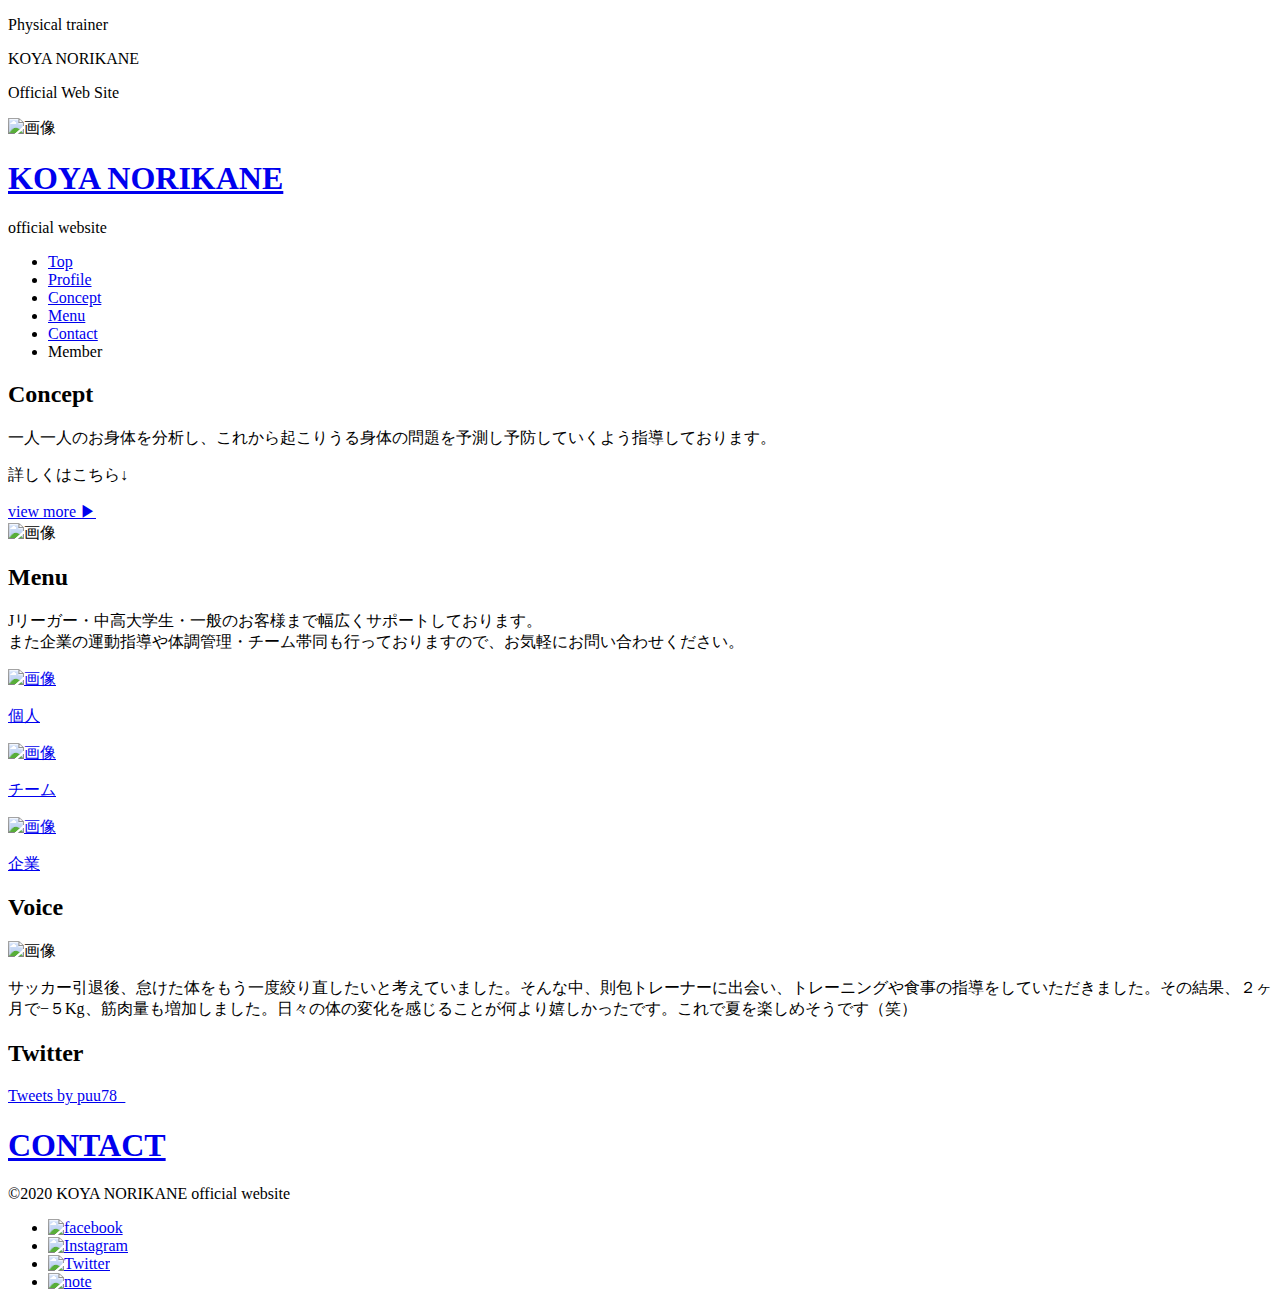
==== index.html @ ad4a5dcf "Create index.html" ====
<!DOCTYPE html>
<html lang="ja">
<head>
    <meta charset="UTF-8">
    <meta name="viewport" content="width=device-width, initial-scale=1.0">
    <title>KOYA NORIKANE</title>
    <link rel="stylesheet" href="css/top.css">
    <link rel="stylesheet" href="css/topHeader.css">
    <link rel="stylesheet" href="css/footer.css">
    <link rel="icon" href="img/N.png">
    <link href="https://fonts.googleapis.com/css2?family=Dosis:wght@400;700;800&family=Lato:wght@400;700&family=Noto+Sans+JP:wght@400;700&display=swap" rel="stylesheet">
    <script src="https://ajax.googleapis.com/ajax/libs/jquery/3.3.1/jquery.min.js"></script>
</head>

<body>
    <div class="top">
        <p class="physical fadeIn">Physical trainer</p>
        <p class="name fadeIn">KOYA NORIKANE</p>
        <p class="ows fadeIn">Official Web Site</p>
        <img class="scroll" src="img/scroll_down.png" alt="画像">
    </div>

    <header>
        <div class="center">
            <div class="header-surr">
                <div class="header-pr">
                    <a href="top.html">
                        <h1>KOYA NORIKANE</h1>
                    </a>
                    <p>official website</p>
                </div>
                <div class="hamburger-side">
                    <nav class="global-nav">
                        <ul class="global-nav-list">
                        <li class="global-nav-item"><a href="top.html">Top</a></li>
                        <li class="global-nav-item"><a href="profile.html">Profile</a></li>
                        <li class="global-nav-item"><a href="concept.html">Concept</a></li>
                        <li class="global-nav-item"><a href="menu.html">Menu</a></li>
                        <li class="global-nav-item"><a href="contact.html">Contact</a></li>
                        <li class="global-nav-item"><a onclick="gate();">Member</a></li>
                        </ul>
                    </nav>
                    <div class="hamburger" id="js-hamburger">
                        <span class="hamburger-line hamburger-line1"></span>
                        <span class="hamburger-line hamburger-line2"></span>
                        <span class="hamburger-line hamburger-line3"></span>
                    </div>
                    <div class="black-bg" id="js-black-bg">
                    </div>
                </div>
            </div>
            <script src="header.js"></script>
        </div>
    </header>

    
    <main>
<!--                concept                     -->
        <section class="concept-pea">
            <div class="center">
                <h2>Concept</h2>
            </div>
            <div class="concept">
                <div class="concept-desc">
                    <p>
                        一人一人のお身体を分析し、これから起こりうる身体の問題を予測し予防していくよう指導しております。
                    </p>
                    <div class="concept-more">
                        <p>詳しくはこちら↓</p>
                        <a href="concept.html">view more ▶︎</a>
                    </div>
                </div>
                <div class="concept-img">
                    <img src="img/timeline_20200612_225856.jpg" alt="画像">
                </div>
            </div>
        </section>

        <div class="mobile-backimg"></div>
        

        <!--                menu                     -->
            <section class="menu-pea">
                <div class="center">
                    <h2>Menu</h2>
                </div>
                <div class="menu">
                    <div class="menu-intro">
                        <div class="menu-desc">
                            <p>
                                Jリーガー・中高大学生・一般のお客様まで幅広くサポートしております。<br>
                                また企業の運動指導や体調管理・チーム帯同も行っておりますので、お気軽にお問い合わせください。
                            </p>
                        </div>
                        <div class="menu-img">
                            <div class="menu-img-flex">
                                <div class="menu-img-invibi">
                                    <a href="menu.html#invibi">
                                        <div>
                                            <img class="imgimg" src="img/person-1205346_640.png" alt="画像">
                                        </div>
                                        <p>個人</p>
                                    </a>
                                </div>
                                <div  class="menu-img-team">
                                    <a href="menu.html#team">
                                        <div>
                                            <img class="imgimg" src="img/46328.png" alt="画像">
                                        </div>
                                        <p>チーム</p>
                                    </a>
                                </div>
                            </div>
                            <div>
                                <div class="menu-img-group">
                                    <a href="menu.html#group">
                                        <div>
                                            <img class="imgimg" src="img/bill.png" alt="画像">
                                        </div>
                                        <p>企業</p>
                                    </a>
                                </div>
                            </div>
                        </div>
                    </div>
                    <!-- <div class="menu-invibi">
                        <h3>個人のお客様</h3>
                        <p>
                            パフォーマンスを向上させたい、怪我を治したい、体重・体脂肪を落としたい、脱いだらすごいと言われたい、横川尚隆になりたい．．．
                            <br>
                            様々なご要望を承っております。
                        </p>
                        <h4>
                            トレーニング
                        </h4>
                        <ul>
                            <li>
                                月に数回マンツーマンのトレーニング
                            </li>
                            <li>
                                お客様のスケジュールに合わせてオンライン指導
                            </li>
                        </ul>
                        <h4>
                            栄養指導
                        </h4>
                        <ul>
                            <li>
                                目標に合わせた食事制限・指導を行います。
                            </li>
                        </ul>
                    </div>
                    <div class="menu-teamGroup">
                        <h3>チーム、企業のお客様</h3>
                        <p>
                            ※現在作成中
                        </p>
                    </div> -->
                </div>
            </section>


        <div class="mobile-backimg"></div>


<!--                        customer                        -->
        <section class="customer-pea">
            <div class="center">
                <h2>Voice</h2>
            </div>
            <div class="customer">
                    <div class="customerChild">
                        <img src="img/1timeline_20200622_094823.jpg" alt="画像">
                        <p>
                            サッカー引退後、怠けた体をもう一度絞り直したいと考えていました。そんな中、則包トレーナーに出会い、トレーニングや食事の指導をしていただきました。その結果、２ヶ月で−５Kg、筋肉量も増加しました。日々の体の変化を感じることが何より嬉しかったです。これで夏を楽しめそうです（笑）
                        </p>
                        <!-- <div class="customer-more">
                            <a href="#"><p>view more ▶︎</p></a>
                        </div> -->
                    </div>
                    <!-- <div class="customerChild">
                        <img src="img/1timeline_20200622_094842.jpg" alt="画像">
                        <p>
                            サッカー引退後、怠けた体をもう一度絞り直したいと考えていました。そんな中、則包トレーナーに出会い、トレーニングや食事の指導をしていただきました。その結果、２ヶ月で−５Kg、筋肉量も増加しました。これで夏を楽しめそうです（笑）
                        </p>
                        <div class="customer-more">
                            <a href="#"><p>view more ▶︎</p></a>
                        </div>
                    </div>
                    <div class="customerChild">
                        <img src="img/1timeline_20200622_094828.jpg" alt="画像">
                        <p>
                            サッカー引退後、怠けた体をもう一度絞り直したいと考えていました。そんな中、則包トレーナーに出会い、トレーニングや食事の指導をしていただきました。その結果、２ヶ月で−５Kg、筋肉量も増加しました。これで夏を楽しめそうです（笑）
                        </p>
                        <div class="customer-more">
                            <a href="#"><p>view more ▶︎</p></a>
                        </div>
                    </div> -->
                </div>
            </section>
            

        <div class="mobile-backimg"></div>



<!--                  twitter                        -->
    <section class="twitter-pea">
        <div class="twitter">
            <div class="twitter-desc">
                <div class="center">
                    <h2>Twitter</h2>
                </div>
            </div>
            <div>
                <a class="twitter-timeline" data-lang="ja" data-height="600" data-theme="light" href="https://twitter.com/puu78_?ref_src=twsrc%5Etfw">Tweets by puu78_</a> <script async src="https://platform.twitter.com/widgets.js" charset="utf-8"></script>
            </div>
        </div>
    </section>
    </main>




<!--                 footer                       -->
    <footer>
            <div class="footer">
                <div class="adress">
                    <a href="contact.html"><h1>CONTACT</h1></a>
                    <p>©︎2020 KOYA NORIKANE official website</p>
                </div>
                <div class="sns">
                    <ul>
                        <li><a href="https://www.facebook.com/koya.norikane"><img src="img/facebook_logo_official.png" alt="facebook"></a></li>
                        <li><a href="https://www.instagram.com/ko_ya78fb/"><img src="img/Instagram.png" alt="Instagram"></a></li>
                        <li><a href="https://twitter.com/puu78_"><img src="img/Twitter_Social_Icon_Circle_Color.png" alt="Twitter"></a></li>
                        <li><a href="https://note.com/ko_ya78note"><img src="img/logo_symbol.png" alt="note"></a></li>
                    </ul>
                </div>
            </div>
    </footer>
    <script src="top.js"></script>
    <script src="member.js"></script>
</body>
</html>
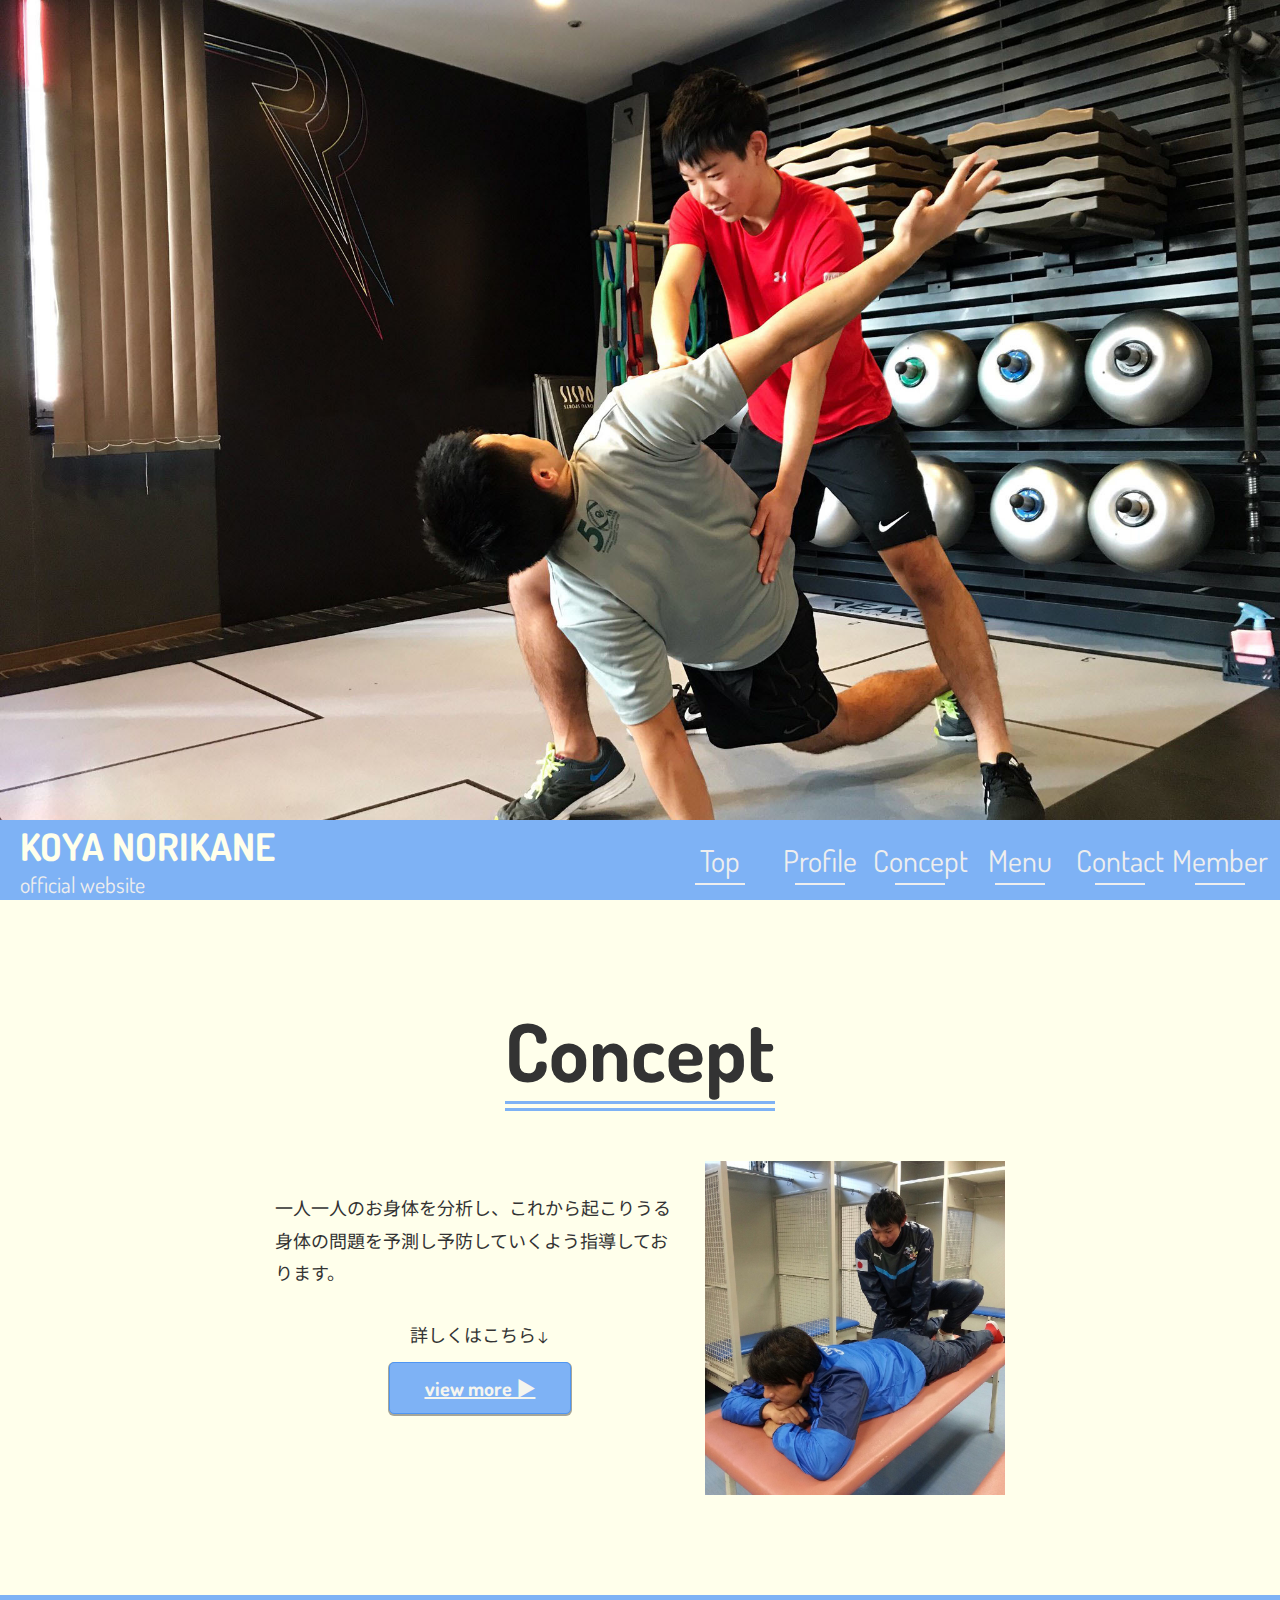
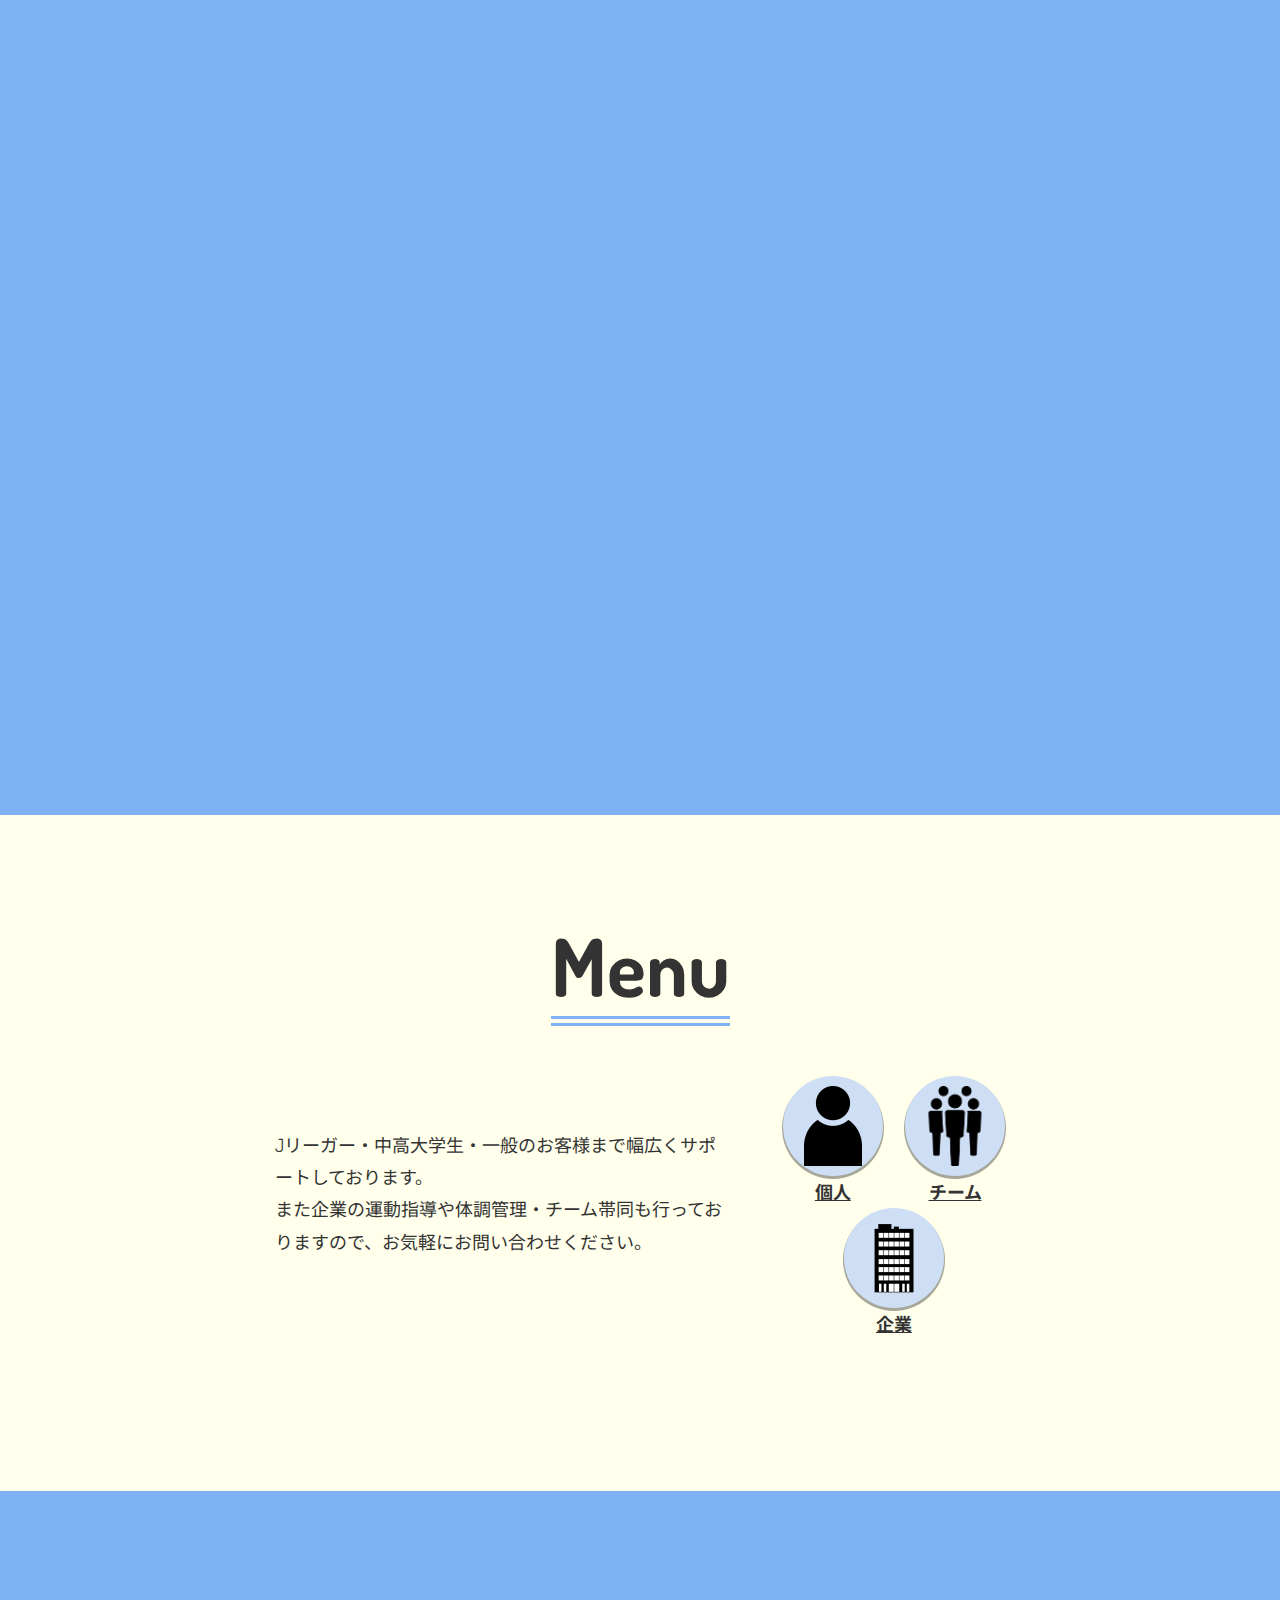
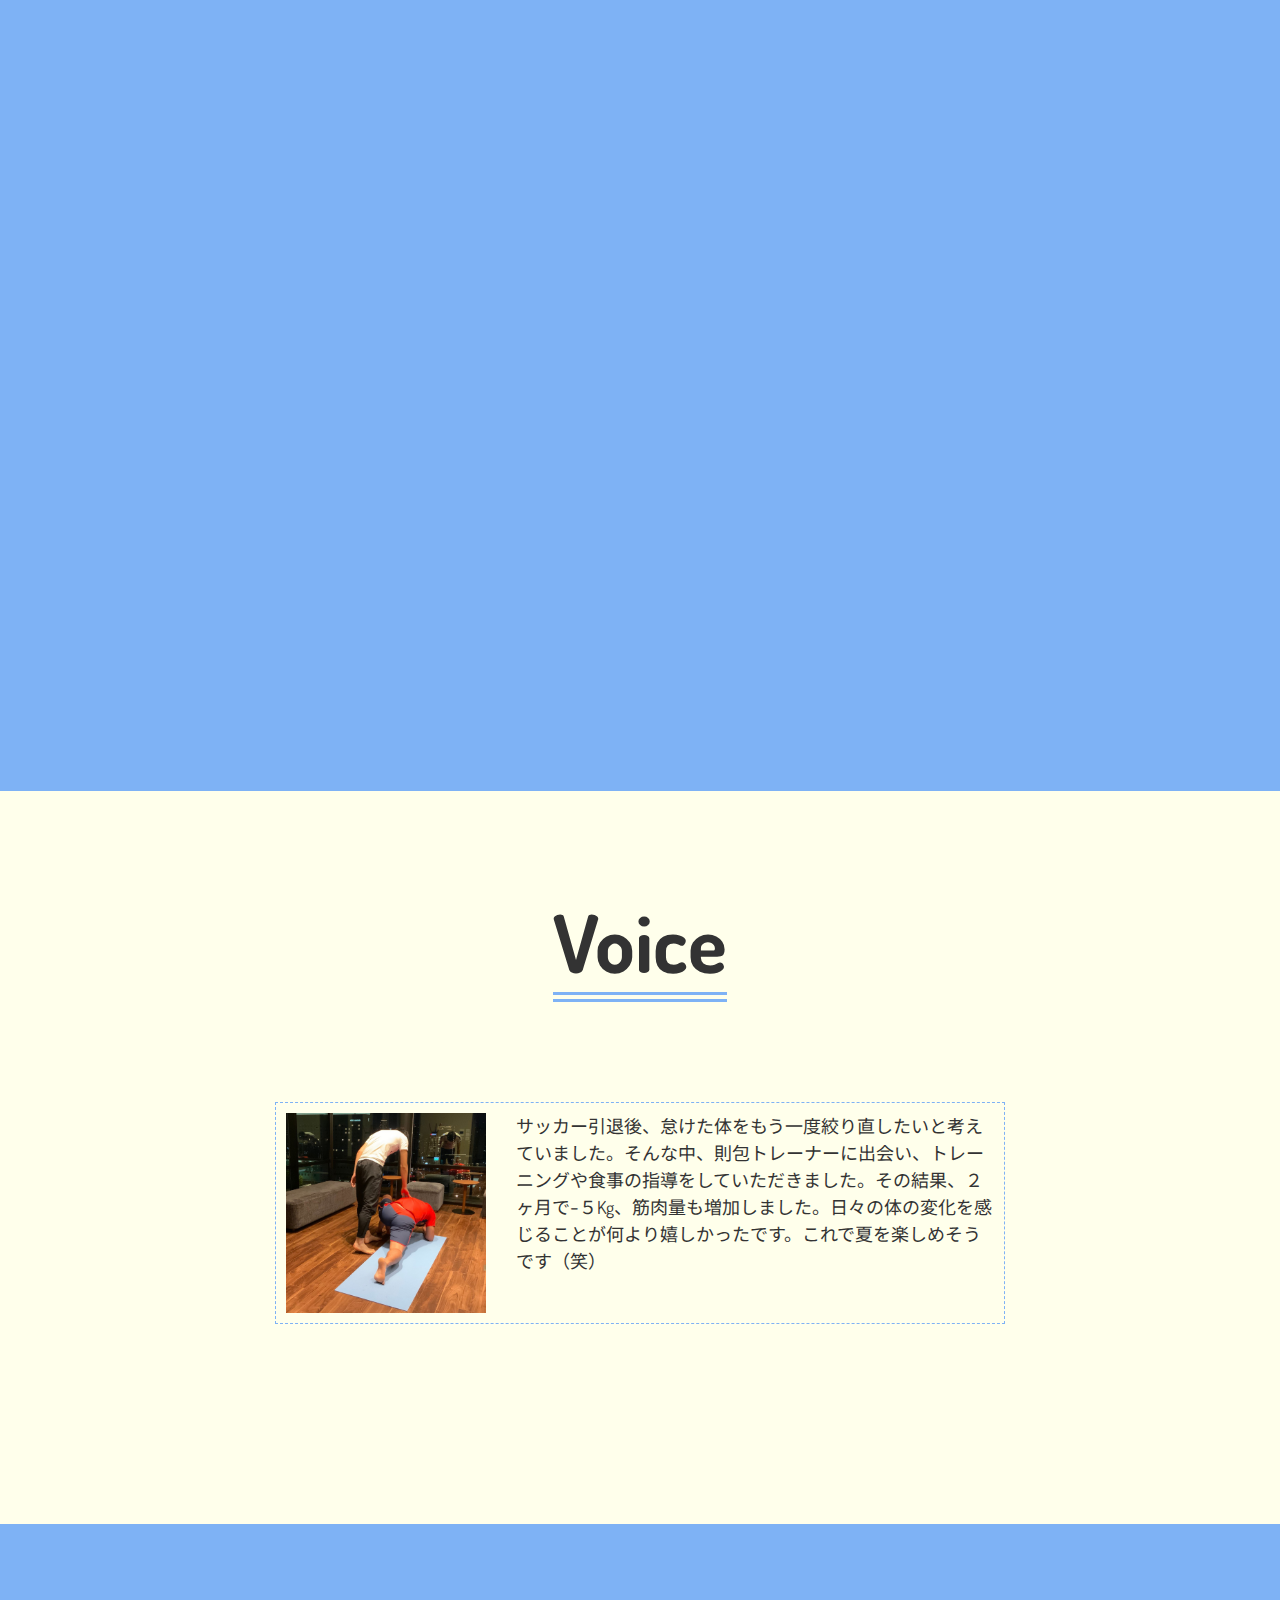
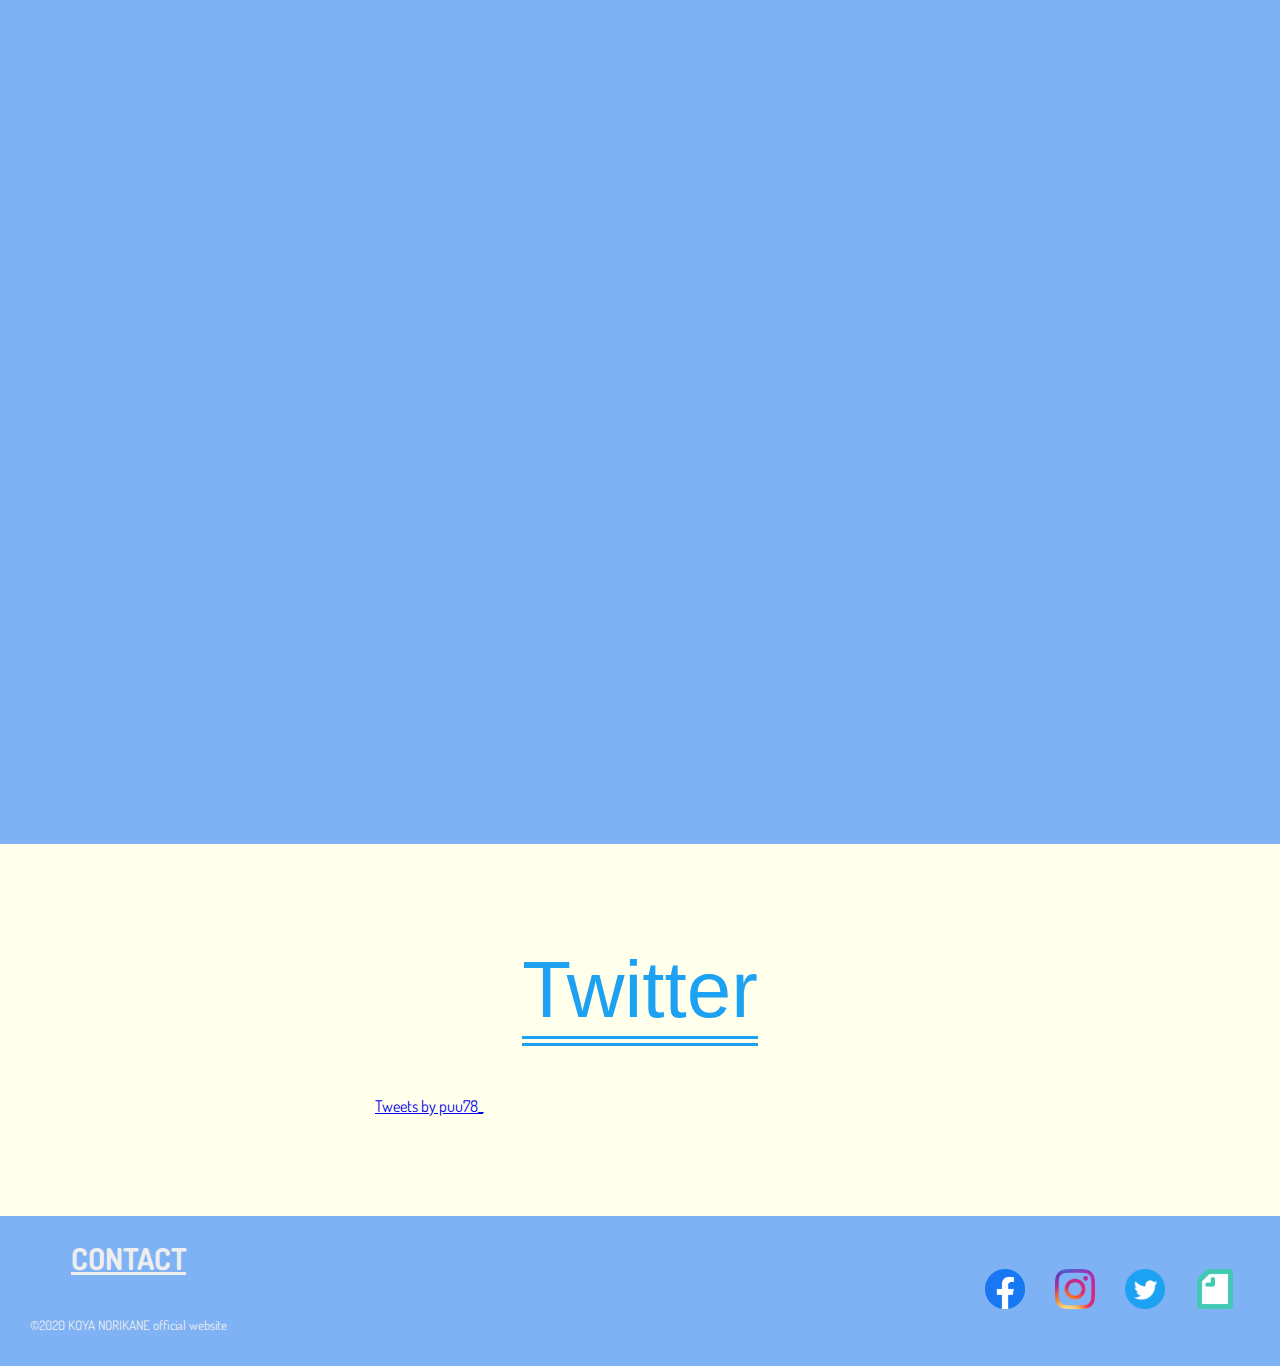
==== commit 79bc9e01: "Update index.html" ====
--- a/index.html
+++ b/index.html
@@ -232,7 +232,7 @@
                 <div class="sns">
                     <ul>
                         <li><a href="https://www.facebook.com/koya.norikane"><img src="img/facebook_logo_official.png" alt="facebook"></a></li>
-                        <li><a href="https://www.instagram.com/ko_ya78fb/"><img src="img/Instagram.png" alt="Instagram"></a></li>
+                        <li><a href="https://www.instagram.com/winfrey_918/"><img src="img/Instagram.png" alt="Instagram"></a></li>
                         <li><a href="https://twitter.com/puu78_"><img src="img/Twitter_Social_Icon_Circle_Color.png" alt="Twitter"></a></li>
                         <li><a href="https://note.com/ko_ya78note"><img src="img/logo_symbol.png" alt="note"></a></li>
                     </ul>
--- a/css/top.css
+++ b/css/top.css
@@ -0,0 +1,537 @@
+body{
+    margin: 0;
+    padding: 0;
+    font-family: 'Dosis', 'Lato', 'Noto Sans JP', '游ゴシック', 'Hiragino Kaku Gothic Pro', 'ヒラギノ角ゴ Pro W3', 'メイリオ', 'Meiryo', 'MS Pゴシック', sans-serif;
+    color: #333;
+    font-size: 16px;
+    background-color: #7eb2f5;
+}
+
+
+.mobile-backimg{
+    height: calc(100vh - 80px);
+}
+.mobile-backimgActive::before{
+    content:"";
+    display:block;
+    position:fixed;
+    top:80px;
+    left:0;
+    z-index:-1;
+    width:100%;
+    height:100vh;
+    background:url("../img/IMG_2155.JPG") center no-repeat;
+    background-size:cover;
+}
+
+
+.top{
+    position: relative;
+    background-image: url("../img/3timeline_20200612_225704.jpg");
+    background-position: center center;
+    background-repeat: no-repeat;
+    background-size: cover;
+    height: calc(100vh - 80px);
+}
+.top .physical{
+    position: absolute;
+    color: rgb(255, 255, 235);
+    top: calc(65% - 35px);
+    left: 5%;
+    font-size: 30px;
+    animation-name: fadePhsical; 
+    opacity:0;
+    animation-duration: 5s; 
+    animation-delay: 1s;
+    animation-iteration-count:1;
+    animation-fill-mode: forwards; 
+    text-shadow: 
+        0.04em 0.02em 0 #B0BEC5, 
+        0.08em 0.05em 0 rgba(0, 0, 0, 0.6);
+}
+@keyframes fadePhsical{
+    0% {
+        opacity: 0;
+        transform: translateX(-200px);
+    }
+    100% {
+        opacity: 1;
+        transform: translateX(0);
+    } 
+}
+.top .name{
+    position: absolute;
+    color: rgb(255, 255, 235);
+    text-align: center;
+    top: 65%;
+    margin: 0 auto;
+    right: 0;
+    left: 0;
+    height: 50px;
+    font-size: 43px;
+    font-weight: bold;
+    animation-name: fadeName;
+    opacity:0;
+    animation-duration: 5s; 
+    animation-delay: 1s;
+    animation-iteration-count:1;
+    animation-fill-mode: forwards;
+    font-weight: bold;
+    text-shadow: 
+        0.04em 0.02em 0 #B0BEC5, 
+        0.08em 0.05em 0 rgba(0, 0, 0, 0.6);
+}
+@keyframes fadeName{
+    0% {
+        opacity: 0;
+    }
+    100% {
+        opacity: 1;
+    } 
+}
+.top .ows{
+    position: absolute;
+    color: rgb(255, 255, 235);
+    top: calc(65% + 70px);
+    right: 5%;
+    font-size: 30px;
+    border-bottom: rgb(255, 255, 235) solid 3px;
+    animation-name: fadeOws;
+    opacity:0;
+    animation-duration: 5s; 
+    animation-delay: 1s;
+    animation-iteration-count:1;
+    animation-fill-mode: forwards;
+    text-shadow:
+		0 0.01em 0 #999,
+		0 0.02em 0 #888,
+		0 0.03em 0 #777,
+		0 0.04em 0 #666,
+		0 0.05em 0 #555,
+		0 0.06em 0 #444,
+		0 0.08em 0 #000;
+}
+@keyframes fadeOws{
+    0% {
+        opacity: 0;
+        transform: translateX(200px);
+    }
+    100% {
+        opacity: 1;
+        transform: translateX(0);
+    } 
+}
+.top .scroll{
+    width: 95px;
+    position: absolute;
+    text-align: center;
+    top: 90%;
+    margin: 0 auto;
+    right: 0;
+    left: 0;
+    animation-name: fadeScroll;
+    opacity:0;
+    animation-duration: 1s; 
+    animation-delay: 3s;
+    animation-iteration-count:3;
+    animation-fill-mode: forwards;
+}
+@keyframes fadeScroll{
+    0% {
+        opacity: 0;
+        color:rgb(255, 255, 235);
+    }
+    100% {
+        opacity: 1;
+        color:rgb(255, 255, 235);
+    } 
+}
+
+
+
+
+/*                   concept                      */
+.concept-pea{
+    background-color: rgb(255, 255, 235);
+    margin-top: 80px;
+    position: relative;
+}
+.concept{
+    padding: 30px;
+}
+.concept-desc{
+    margin: 0 auto;
+}
+.concept-pea .center{
+    text-align: center;
+}
+.concept-pea .center > h2{
+    font-size: 60px;
+    border-bottom: 10px double #7eb2f5;
+    display: inline-block;
+    margin-top: 30px;
+}
+.concept-desc p{
+    line-height: 1.8;
+}
+.concept-more{
+    margin: 30px auto 50px;
+}
+.concept-more p{
+    text-align: center;
+    animation: blinkA .5s infinite alternate;
+}
+@keyframes blinkA{
+    0%  { font-weight : normal  }
+    100%{ font-weight: bold }
+}
+.concept-more a{
+    background-color: #7eb2f5;
+    font-size: 20px;
+    margin: 10px auto 0;
+    display: block;
+    width: 180px;
+    line-height: 50px;
+    border: 1px solid #4f96f3;
+    text-align: center;
+    border-radius: 5px;
+    color: rgb(245, 245, 238);
+    font-weight: bold;
+    box-shadow:0px 1px 0px 1px rgb(0,0,0,0.35);
+}
+.concept-more a:hover{
+    opacity: 0.8;
+}
+.concept-img img{
+    display: block;
+    width: 100%;
+    margin: 0 auto;
+}
+
+
+
+
+/*                   menu                      */
+.menu-pea{
+    background-color: rgb(255, 255, 235);
+    position: relative;
+}
+.menu{
+    padding: 30px;
+    line-height: 1.8;
+}
+.menu-desc{
+    margin: 0 auto 30px;
+}
+.menu-pea .center{
+    text-align: center;
+}
+.menu-pea .center > h2{
+    font-size: 60px;
+    border-bottom: 10px double #7eb2f5;
+    display: inline-block;
+    margin-top: 30px;
+}
+.menu-img{
+    margin: 0 auto 20px;
+}
+.menu-img .menu-img-flex{
+    display: flex;
+    justify-content: space-between;
+}
+.menu-img > div > div{
+    text-align: center;
+}
+.menu-img div div a{
+    display: block;
+    color: #333;
+    font-weight: bold;
+    line-height: 1.8;
+}
+.menu-img .menu-img-group a div{
+    margin: 0 auto;
+}
+.menu-img .imgimg{
+    display: block;
+    height: 80px;
+    position: absolute;
+    top: 50%;
+    left: 50%;
+    transform: translate(-50%, -50%);
+}
+.menu-img > div > div > a > div{
+    width: 100px;
+    height: 100px;
+    background-color: #cddef5;
+    border-radius: 50%;
+    position: relative;
+    box-shadow:0px 2px 0px 1px rgb(0,0,0,0.35);
+}
+.menu-img > div > div > a > div:hover{
+    opacity: 0.8;
+    background-color: #7eb2f5;
+}
+.menu-img > div > div > a > div:active{
+    transform: translateY(4px);
+    border-bottom: none;
+}
+.menu-invibi > h3{
+    font-size: 25px;
+    padding: 0.4em 0.5em;
+    color: #333;
+    background: #f4f4f4;
+    border-left: solid 5px #7eb2f5;
+    border-bottom: solid 3px #d7d7d7;
+    margin:50px 0 10px;
+}
+.menu-invibi h4{
+    font-weight: bold;
+    font-size: 20px;
+    position: relative;
+    background: #dfefff;
+    box-shadow: 0px 0px 0px 5px #dfefff;
+    border: dashed 2px white;
+    padding: 0.2em 0.5em;
+    color: #454545;
+    margin: 30px 0 10px;
+    display: inline-block;
+}
+.menu-invibi h4:after {
+    position: absolute;
+    content: '';
+    left: -7px;
+    top: -7px;
+    border-width: 0 0 15px 15px;
+    border-style: solid;
+    border-color: #fff #fff #a8d4ff;
+    box-shadow: 1px 1px 1px rgba(0, 0, 0, 0.15);
+}
+.menu-teamGroup > h3{
+    font-size: 25px;
+    padding: 0.4em 0.5em;
+    color: #333;
+    background: #f4f4f4;
+    border-left: solid 5px #7eb2f5;
+    border-bottom: solid 3px #d7d7d7;
+    margin:50px 0 10px;
+}
+
+
+
+.customer-pea{
+    background-color: rgb(255, 255, 235);
+    margin-top: 80px;
+    position: relative;
+}
+.customer{
+    padding: 30px;
+}
+.customer-pea .center{
+    text-align: center;
+}
+.customer-pea .center > h2{
+    font-size: 60px;
+    border-bottom: 10px double #7eb2f5;
+    display: inline-block;
+    margin-top: 30px;
+}
+.customerChild img{
+    max-width: 200px;
+    display: block;
+    margin: 10px auto;
+}
+.customerChild{
+    border: #7eb2f5 dashed 1px;
+    padding: 0 10px;
+    margin-bottom: 20px;
+}
+.customerChild p{
+    line-height: 1.5;
+}
+/* .customer-more a{
+    text-align: right;
+    font-size: 25px;
+    animation: blinkB .5s infinite alternate;
+    font-weight: bold;
+}
+@keyframes blinkB{
+    0%  { color: #7eb2f5; }
+    100%{ color: aquamarine; }
+}
+.customer-more a{
+    margin: 0 0 10px;
+    display: block;
+}
+.customer-more a:hover{
+    opacity: 0.8;
+} */
+
+
+
+
+/*                    twitter                       */
+.twitter-pea{
+    background-color: rgb(255, 255, 235);
+    position: relative;
+    z-index: 10;
+}
+.twitter{
+    padding: 50px 30px;
+}
+.twitter-desc{
+    margin: 0 auto;
+}
+.twitter-desc .center{
+    text-align: center;
+}
+.twitter-desc h2{
+    margin-bottom: 50px;
+    font-size: 60px;
+    border-bottom: 10px double rgb(29, 161, 242);
+    display: inline-block;
+    font-weight: normal;
+    font-family: "Helvetica Neue",sans-serif;
+    color: rgb(29, 161, 242);
+}
+.twitter-timeline{
+    margin: 0 auto;
+}
+
+
+
+
+@media(min-width: 730px){
+    body p,ul{
+        font-size: 18px;
+    }
+    .top .physical{
+        top: calc(55% - 80px);
+        left: calc(50% - 360px);
+        font-size: 60px;
+    }
+    @keyframes fadePhsical{
+        0% {
+            opacity: 0;
+            transform: translateX(-200px);
+        }
+        100% {
+            opacity: 1;
+            transform: translateX(0);
+        } 
+    }
+    .top .name{
+        top: 55%;
+        height: 50px;
+        font-size: 100px;
+    }
+    .top .ows{
+        top: calc(55% + 150px);
+        right: calc(50% - 360px);
+        font-size: 40px;
+    }
+    @keyframes fadeOws{
+        0% {
+            opacity: 0;
+            transform: translateX(200px);
+        }
+        100% {
+            opacity: 1;
+            transform: translateX(0);
+        } 
+    }
+    .top .scroll{
+        width: 120px;
+    }
+    
+    .first .back-img .mobile{
+        display: none;
+    }
+    .back-back-img .mobile{
+        display: none;
+    }
+    .first .back-img .pc{
+        display: block;
+        width: 100%;
+        position: fixed;
+        top: 80px;
+        z-index: -1;
+    }
+    
+
+    
+    /*      concept      */
+    .concept{
+        width: 730px;
+        display: flex;
+        align-items: center;
+        margin: 0 auto;
+        padding:  50px 0 100px;
+    }
+    .concept-pea .center > h2{
+        font-size: 80px;
+        margin-top: 100px;
+    }
+    .concept-img img{
+        width: 300px;
+        padding-left: 20px;
+    }
+
+    
+    /*      menu      */
+    .menu{
+        width: 730px;
+        margin: 0 auto;
+        padding:  50px 0 100px;
+    }
+    .menu-intro{
+        display: flex;
+        align-items: center;
+        padding: 0 0 50px;
+    }
+    .menu-pea .center > h2{
+        font-size: 80px;
+        margin-top: 100px;
+    }
+    .menu-img{
+        margin: 0 0 0 50px;
+        width: 400px;
+    }
+
+
+    .customer-pea .center > h2{
+        font-size: 80px;
+        margin: 100px 0 50px;
+    }
+    .customer{
+        width: 730px;
+        /* display: flex; */
+        margin: 0 auto 100px;
+        padding:  50px 0 100px;
+        /* justify-content: space-between; */
+    }
+    .customerChild{
+        padding: 10px;
+        display: flex;
+        margin: 0 0 100px;
+        justify-content: center;
+    }
+    .customerChild img{
+        margin: 0 30px 0 0;
+    }
+
+
+    /*      twitter      */
+    .twitter{
+        width: 530px;
+        margin: 0 auto;
+        align-items: center;
+        flex-direction: row-reverse;
+        padding: 100px 0;
+    }
+    .twitter-desc h2{
+        font-size: 80px;
+    }
+    .twitter-timeline{
+        height: 600px;
+    }
+}--- a/css/topHeader.css
+++ b/css/topHeader.css
@@ -0,0 +1,234 @@
+*{
+    margin: 0;
+}
+header{
+    width: 100%;
+    position: absolute;
+    background-color: #7eb2f5;
+    height: 80px;
+}
+header.is-fixed {
+    position: fixed;
+    top: 0;
+    left: 0;
+    z-index: 50;
+}
+.header-pr{
+    display: block;
+    color: rgb(255, 255, 235);
+    margin: auto 0 auto 10px;
+}
+.header-pr a{
+    text-decoration: none;
+    color: rgb(255, 255, 235);
+}
+.header-pr h1{
+    font-size: 35px;
+    padding: 5px 10px 0;
+}
+.header-pr p{
+    font-size: 20px;
+    padding: 0 10px;
+}
+.global-nav{
+    position: fixed;
+    right: -320px;
+    top: 0;
+    width: 300px;
+    height: 100vh;
+    padding-top: 40px;
+    transition: all .6s;
+    z-index: 200;
+    overflow-y: auto;
+    background-color: #eee;
+}
+.hamburger{
+    position: absolute;
+    right: 10px;
+    top: 15px;
+    width: 50px;
+    height: 50px;
+    cursor: pointer;
+    z-index: 300;
+}
+.global-nav-list{
+    margin: 0;
+    padding: 0;
+    list-style: none;
+}
+.global-nav-item{
+    text-align: center;
+    padding: 0 14px;
+}
+.global-nav-item a{
+    display: block;
+    padding: 8px 0;
+    border-bottom: 1px solid #7eb2f5;
+    text-decoration: none;
+    color: #333;
+    line-height: 3;
+    font-size: 25px;
+}
+.global-nav-item a:hover{
+    background-color: #7eb2f5;
+    color: #fff;
+    opacity: 0.8;
+}
+.hamburger-line{
+    position: absolute;
+    left: 13px;
+    width: 24px;
+    height: 2px;
+    background-color: #333;
+    transition: all .6s;
+}
+.hamburger-line1{
+    top: 14px;
+}
+.hamburger-line2{
+    top: 24px;
+}
+.hamburger-line3{
+    top: 34px;
+}
+.hamburger:hover{
+    background-color: #b9d3f5;
+    border-radius: 50%;
+}
+.black-bg{
+    position: fixed;
+    left: 0;
+    top: 0;
+    width: 100vw;
+    height: 100vh;
+    z-index: 100;
+    background-color: #000;
+    opacity: 0;
+    visibility: hidden;
+    transition: all .6s;
+    cursor: pointer;
+}
+.nav-open .global-nav{
+    right: 0;
+}
+.nav-open .black-bg{
+    opacity: .8;
+    visibility: visible;
+}
+.nav-open .hamburger-line1{
+    transform: rotate(45deg);
+    top: 25px;
+}
+.nav-open .hamburger-line2{
+    width: 0;
+    left: 50%;
+}
+.nav-open .hamburger-line3{
+    transform: rotate(-45deg);
+    top: 25px;
+}
+
+@media(min-width: 800px){
+    .global-nav{
+        transition: all .01s;
+    }
+    .hamburger-line{
+        transition: all .01s;
+    }
+    .black-bg{
+        transition: all .01s;
+    }
+}
+
+@media(min-width: 830px){
+    header{
+        background-color: #7eb2f5;
+        height: auto;
+    }
+    header .center{
+        margin: 0 auto;
+        max-width: 1300px;
+    }
+    .header-surr{
+        display: flex;
+        margin: 0;
+        justify-content: space-between;
+    }
+    .header-pr{
+        display: block;
+        color: #eee;
+        text-align: start;
+        margin: auto 0 auto 20px;
+    }
+    .header-pr h1{
+        font-size: 29px;
+        padding: 0;
+    }
+    .header-pr p{
+        padding: 0;
+    }
+    .hamburger{
+        visibility: hidden;
+    }
+    .global-nav{
+        position: relative;
+        right: auto;
+        width: 100%;
+        padding-top: 0;
+        z-index: 200;
+        overflow-y: visible;
+        height: 100%;
+        background-color: #7eb2f5;
+    }
+    .global-nav-list{
+        display: flex;
+    }
+    .global-nav-item{
+        padding: 0;
+    }
+    .global-nav-item a{
+        font-size: 24px;
+        position: relative;
+        display: inline-block;
+        line-height: 80px;
+        width: 100px;
+        padding: 0;
+        border: 0;
+        color: #eee;
+    }
+    .global-nav-list a:hover{
+        background-color: #7eb2f5;
+        opacity: 0.8;
+        cursor: pointer;
+    }
+    .global-nav-list a::after{
+        position: absolute;
+        bottom: 15px;
+        left: 0;
+        content: '';
+        width: 100%;
+        height: 2px;
+        background: #eee;
+        transform: scale(0.5, 1);
+        transform-origin: center top;
+        transition: transform .3s;
+    }
+    .global-nav-list a:hover::after{
+        transform: scale(1, 1);
+    }
+    .global-nav{
+        margin-left: auto;
+        margin-right: 10px;
+    }
+}
+@media(min-width: 900px){
+    .header-pr h1{
+        font-size: 38px;
+    }
+    .header-pr p{
+        font-size: 22px;
+    }
+    .global-nav-item a{
+        font-size: 30px;
+    }
+}--- a/css/footer.css
+++ b/css/footer.css
@@ -0,0 +1,71 @@
+footer{
+    background-color: #7eb2f5;
+    height: 200px;
+    display: flex;
+    justify-content: center;
+    position: relative;
+    z-index: 10;
+}
+.footer{
+    margin: auto 30px;
+    text-align: center;
+    max-width: 1300px;
+}
+.adress h1{
+    font-size: 30px;
+    color: #eee;
+    margin-bottom: 20px;
+    text-decoration: underline #eee;
+}
+.adress p{
+    margin: 0;
+    color: #eee;
+    font-size: 13px;
+    margin-bottom: 30px;
+}
+.sns{
+    display: flex;
+    justify-content: center;
+}
+.sns ul{
+    list-style: none;
+    display: flex;
+    padding: 0;
+    margin: 0;
+}
+.sns ul a{
+    display: block;
+    text-decoration: none;
+    width: 70px;
+    text-align: center;
+}
+.sns ul a img{
+    margin: 0 auto;
+    height: 40px;
+    cursor: pointer;
+    transition-duration: 0.3s;
+}
+.sns a img:hover{
+    opacity: 0.6;
+    transition-duration: 0.3s;
+}
+
+
+@media(min-width: 730px){
+    footer{
+        height: 150px;
+    }
+    .footer{
+        display: flex;
+        width: 100%;
+        }
+        .sns{
+        margin-left: auto;
+        }
+        .sns li{
+            margin: auto;
+        }
+        .adress h1{
+            margin: 20px 0 40px;
+        }
+    }